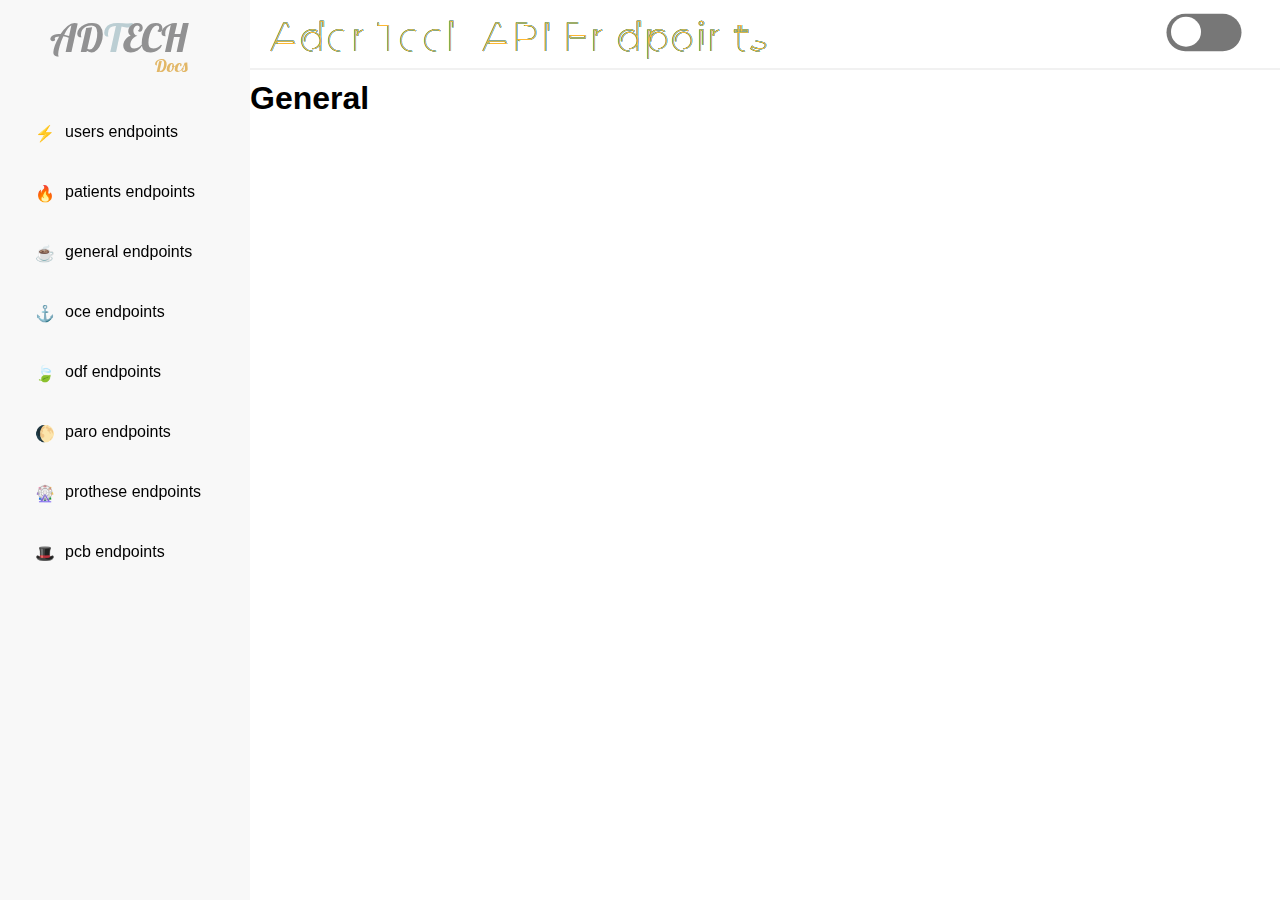
==== pages/general.html @ 608c2b7b "added all the html [pages" ====
<!DOCTYPE html>
<html lang="en">
    <head>
        <meta charset="UTF-8" />
        <meta name="viewport" content="width=device-width, initial-scale=1.0" />
        <link rel="stylesheet" href="../styles/navigation.css" />
        <title>General Endpoints</title>
    </head>
    <body>
        <nav></nav>
        <h1>General</h1>
        <script src="../scripts/navigation.js"></script>
    </body>
</html>
---- styles/navigation.css ----
@import url('https://fonts.googleapis.com/css?family=Montserrat');
@import url('https://fonts.googleapis.com/css?family=Lobster');
@import url('https://fonts.googleapis.com/css2?family=Jost&display=swap');

/* Body, Dark-Theme & Navbar Styles */
* {
    box-sizing: border-box;
}

body {
    transition: background 0.5s linear;
    font-family: Roboto, Oxygen, Ubuntu, Cantarell, 'Open Sans', 'Helvetica Neue', sans-serif;
    margin-left: 250px;
    margin-top: 80px;
    background: white;
}

body.dark {
    background-color: #444;
    color: aliceblue;
}

nav {
    background: inherit;
    z-index: 99;
    height: 70px;
    width: calc(100% - 250px);
    border-bottom: 2px solid #ddd6;
    position: fixed;
    top: 0;
    right: 0;
}

/* Fancy Title styles */

svg {
    font: 2.5em 'Montserrat';
}

.text-copy {
    fill: none;
    stroke: white;
    stroke-dasharray: 6% 29%;
    stroke-width: 1px;
    stroke-dashoffset: 0%;
    animation: stroke-offset 5.5s infinite linear;
}

.text-copy:nth-child(1) {
    stroke: #16344d;
    animation-delay: -1;
}

.text-copy:nth-child(2) {
    stroke: #006584;
    animation-delay: -2s;
}

.text-copy:nth-child(3) {
    stroke: #0071bd;
    animation-delay: -3s;
}

.text-copy:nth-child(4) {
    stroke: #00bdb4;
    animation-delay: -4s;
}

.text-copy:nth-child(5) {
    stroke: #fdb731;
    animation-delay: -5s;
}

@keyframes stroke-offset {
    100% {
        stroke-dashoffset: -35%;
    }
}

/* DarkMode Button Styles*/
#theme {
    position: absolute;
    right: 5%;
    top: 30%;
}

#theme :hover {
    cursor: pointer;
}

.checkbox {
    opacity: 0;
    position: absolute;
    right: 0;
}

.label {
    width: 50px;
    height: 25px;
    background-color: #777;
    display: flex;
    border-radius: 50px;
    align-items: center;
    justify-content: space-between;
    padding: 5px;
    position: relative;
    transform: scale(1.5);
}

.ball {
    width: 20px;
    height: 20px;
    background-color: white;
    position: absolute;
    top: 2px;
    left: 3px;
    border-radius: 50%;
    transition: transform 0.2s linear;
}

.checkbox:checked + .label .ball {
    transform: translateX(24px);
}

/* Sidebar Styles */
#sidebar {
    z-index: 99;
    height: 100vh;
    width: 250px;
    position: fixed;
    left: 0;
    top: 0;
    background: #9991;
}

.sidebar-logo {
    font-family: 'Lobster', cursive;
    font-size: 2.5rem;
    margin-bottom: 8px;
    position: relative;
    display: flex;
    justify-content: center;
    margin-top: 12px;
    margin-right: 12px;
}
.sidebar-logo a {
    text-decoration: none;
    color: rgb(145, 145, 146);
}
.sidebar-logo span {
    color: rgb(187, 206, 211);
}

.sidebar-logo::after {
    content: 'Docs';
    position: absolute;
    font-size: 18px;
    bottom: -30%;
    left: 65%;
    color: rgb(226, 183, 103);
}

.sections {
    margin-top: 16%;
}
.section::selection {
    color: inherit;
}

.section {
    height: 60px;
    display: flex;
    align-items: center;
    padding: 10px 0;
    padding-left: 10%;
}

.section a {
    color: inherit;
    text-decoration: none;
}

.section:hover {
    cursor: pointer;
}

.section:active {
    background-color: #cae5ff7e;
}

.section::before {
    padding: 0 10px;
    transform: translateY(1px);
}
.section:nth-child(1)::before {
    content: '⚡';
}
.section:nth-child(2)::before {
    content: '🔥';
}
.section:nth-child(3)::before {
    content: '☕';
}
.section:nth-child(4)::before {
    content: '⚓';
}
.section:nth-child(5)::before {
    content: '🍃';
}
.section:nth-child(6)::before {
    content: '🌔';
}
.section:nth-child(7)::before {
    content: '🎡';
}
.section:nth-child(8)::before {
    content: '🎩';
}
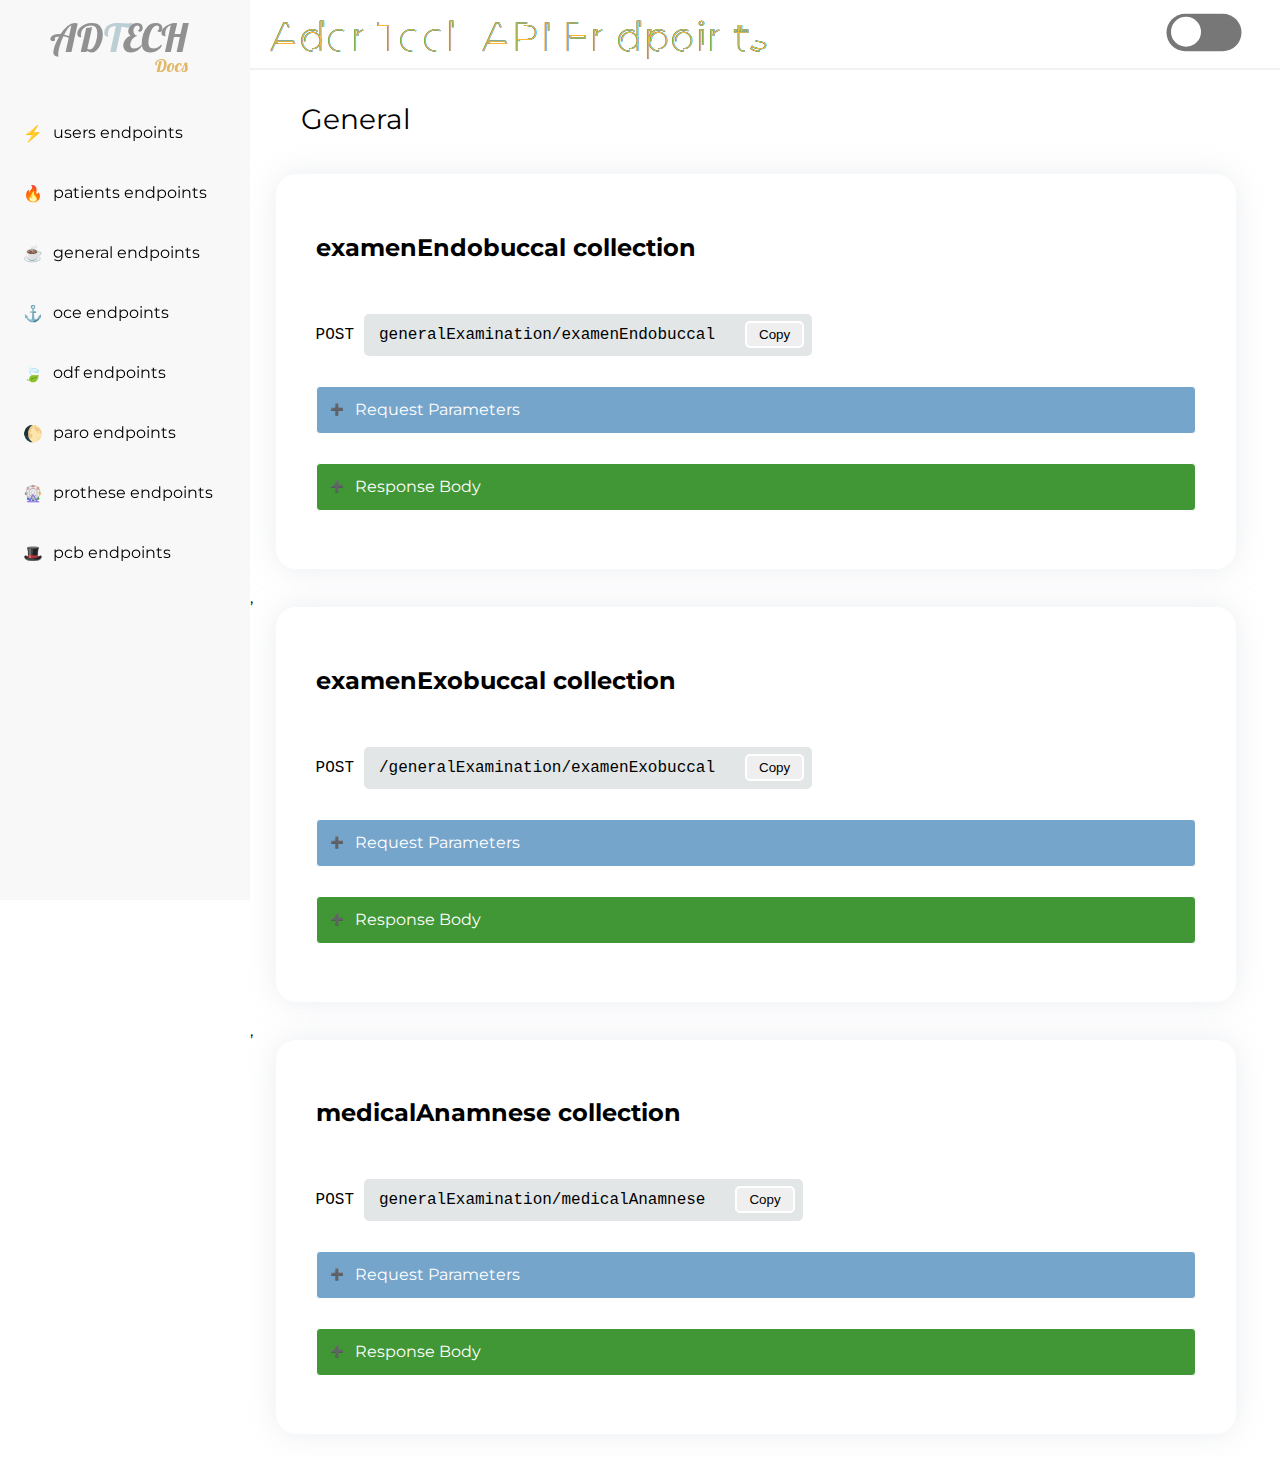
==== commit 1ec77b82: "added the general exams forms" ====
--- a/pages/general.html
+++ b/pages/general.html
@@ -4,11 +4,15 @@
         <meta charset="UTF-8" />
         <meta name="viewport" content="width=device-width, initial-scale=1.0" />
         <link rel="stylesheet" href="../styles/navigation.css" />
+        <link rel="stylesheet" href="../styles/main.css" />
         <title>General Endpoints</title>
     </head>
     <body>
         <nav></nav>
         <h1>General</h1>
-        <script src="../scripts/navigation.js"></script>
+        <main></main>
+
+        <script type="module" src="../scripts/navigation.js"></script>
+        <script type="module" src="../scripts/apis/general.js"></script>
     </body>
 </html>
--- a/styles/navigation.css
+++ b/styles/navigation.css
@@ -9,7 +9,7 @@
 
 body {
     transition: background 0.5s linear;
-    font-family: Roboto, Oxygen, Ubuntu, Cantarell, 'Open Sans', 'Helvetica Neue', sans-serif;
+    font-family: 'Montserrat';
     margin-left: 250px;
     margin-top: 80px;
     background: white;
@@ -172,10 +172,10 @@
     display: flex;
     align-items: center;
     padding: 10px 0;
-    padding-left: 10%;
-}
-
-.section a {
+    padding-left: 5%;
+}
+
+.section {
     color: inherit;
     text-decoration: none;
 }
--- a/styles/main.css
+++ b/styles/main.css
@@ -0,0 +1,131 @@
+main {
+    white-space: pre-line;
+}
+
+h1 {
+    font-weight: 400;
+    margin-top: 10%;
+    margin-left: 5%;
+    font-size: 28px;
+}
+
+.endpoint {
+    width: 75vw;
+    margin: 0 2vw;
+    box-shadow: 0 0 30px #cdd1da66;
+    padding: 20px 40px;
+    border-radius: 20px;
+}
+
+details {
+    color: #fff;
+    border: 1px solid;
+    border-radius: 4px;
+    min-height: 48px;
+    transform-origin: top center;
+    max-height: 1.5rem; /* set to line heihgt */
+    transition: all 2s ease;
+}
+
+details[open] {
+    max-height: 99rem;
+    transition: all 2s ease;
+}
+
+details:hover {
+    border-color: #878d99;
+}
+
+details:active {
+    color: rgba(255, 255, 255, 0.9);
+    border-color: #6d7380;
+}
+
+details > summary:first-of-type {
+    list-style-type: none;
+}
+
+details + details {
+    margin-top: 10px;
+}
+
+details p {
+    color: #fefefe;
+    line-height: 1.7;
+    padding: 0 25px 15px;
+    transform: translateY(-30px);
+    overflow: hidden;
+    text-overflow: ellipsis;
+    font-size: 16px;
+    color: rgb(91, 235, 34);
+    background-color: #373b37;
+}
+
+details.request {
+    background: #76a5cc;
+}
+
+details.response {
+    background: #419736;
+}
+
+summary {
+    outline: none;
+    font-size: 16px;
+    padding: 13px;
+    cursor: pointer;
+}
+
+summary:selection {
+    background: transparent;
+}
+
+[open] summary {
+    display: inline;
+}
+
+summary:after {
+    margin-top: 2px;
+    content: '➕';
+    float: left;
+    margin-right: 11px;
+    text-align: center;
+    font-size: 11px;
+}
+
+[open] summary:after {
+    padding: 0 0 12px 0;
+    content: '➖';
+}
+
+code {
+    font-size: 16px;
+    width: 75vw;
+}
+
+code span {
+    padding: 12px 8px 12px 15px;
+    background: rgba(182, 193, 196, 0.4);
+    border-radius: 5px;
+    margin-left: 10px;
+}
+
+code span button {
+    border: 0;
+    outline: none;
+    padding: 4px 12px;
+    text-transform: capitalize;
+    border-radius: 5px;
+    border: 2px solid white;
+    transition: 0.4s;
+    margin-left: 30px;
+}
+
+code span button:hover {
+    background: rgb(220, 238, 248);
+    cursor: pointer;
+}
+
+code span button:focus {
+    border-color: rgb(196, 221, 241);
+}
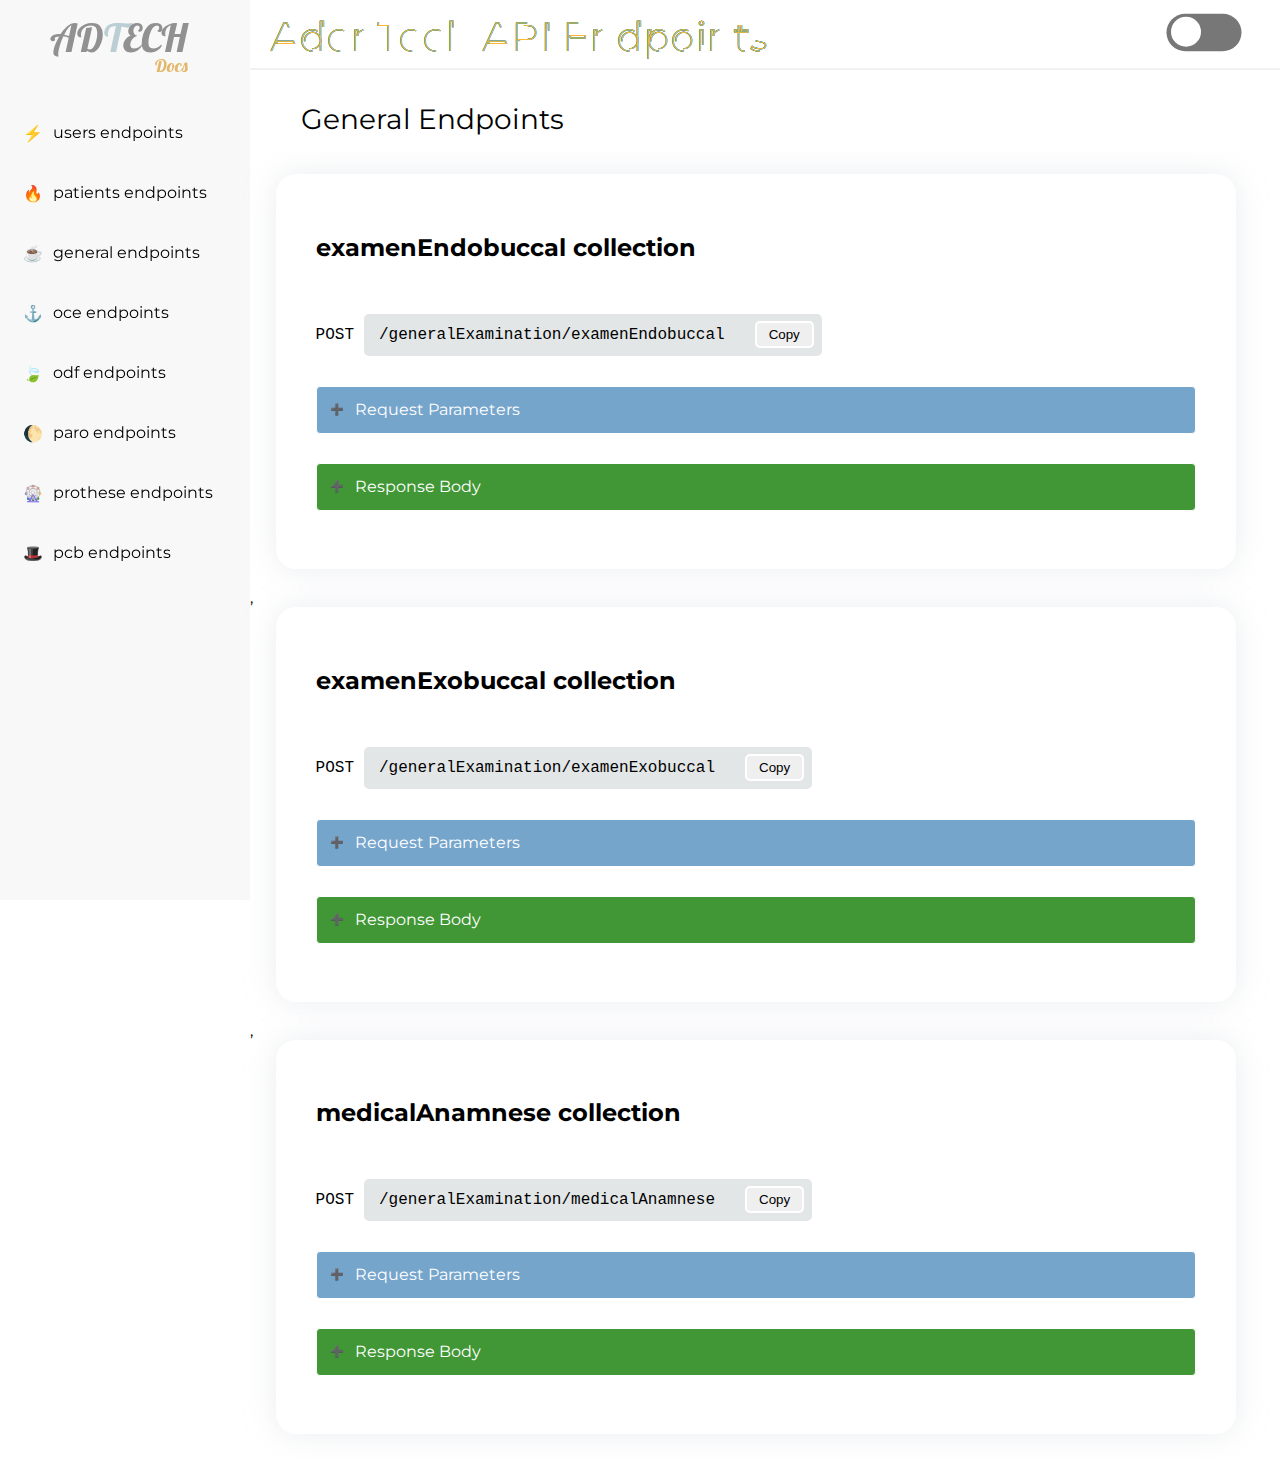
==== commit d69541f2: "alter innerText data" ====
--- a/pages/general.html
+++ b/pages/general.html
@@ -9,10 +9,9 @@
     </head>
     <body>
         <nav></nav>
-        <h1>General</h1>
+        <h1>General Endpoints</h1>
         <main></main>
 
-        <script type="module" src="../scripts/navigation.js"></script>
         <script type="module" src="../scripts/apis/general.js"></script>
     </body>
 </html>
